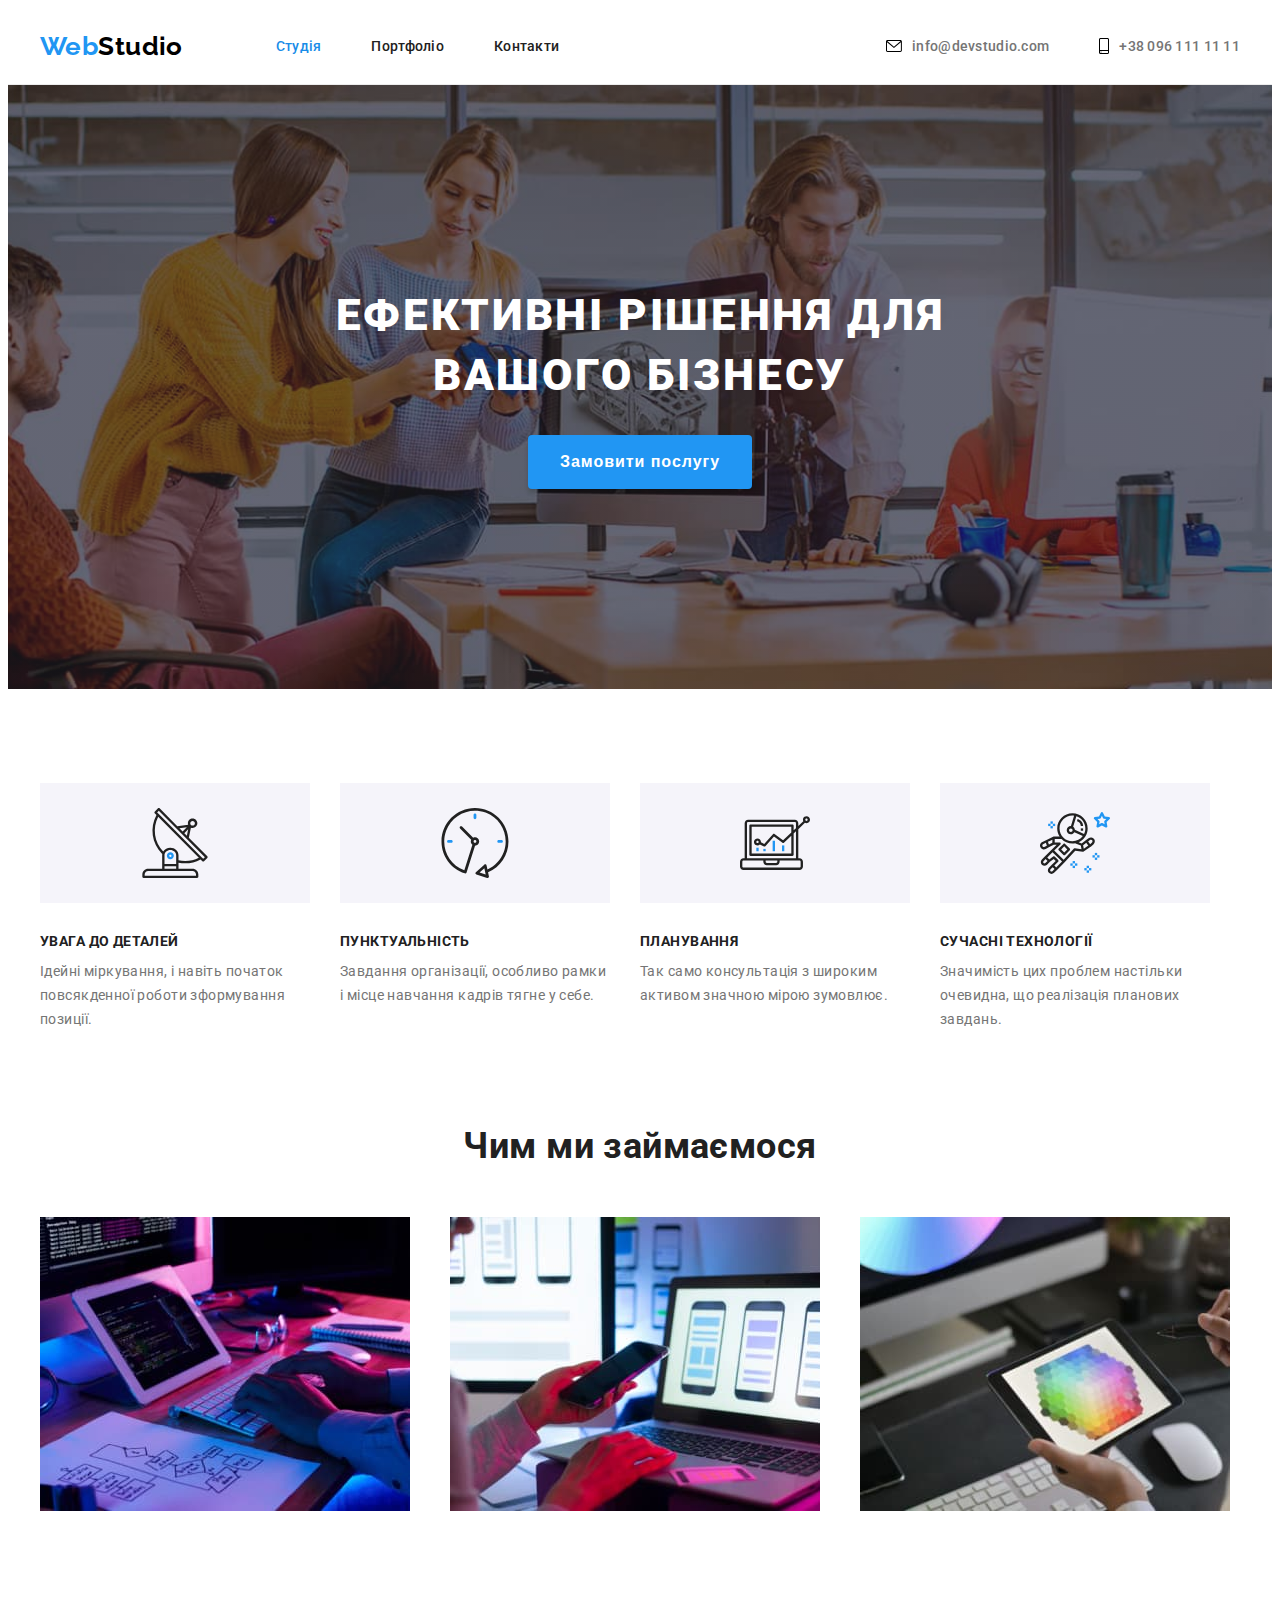
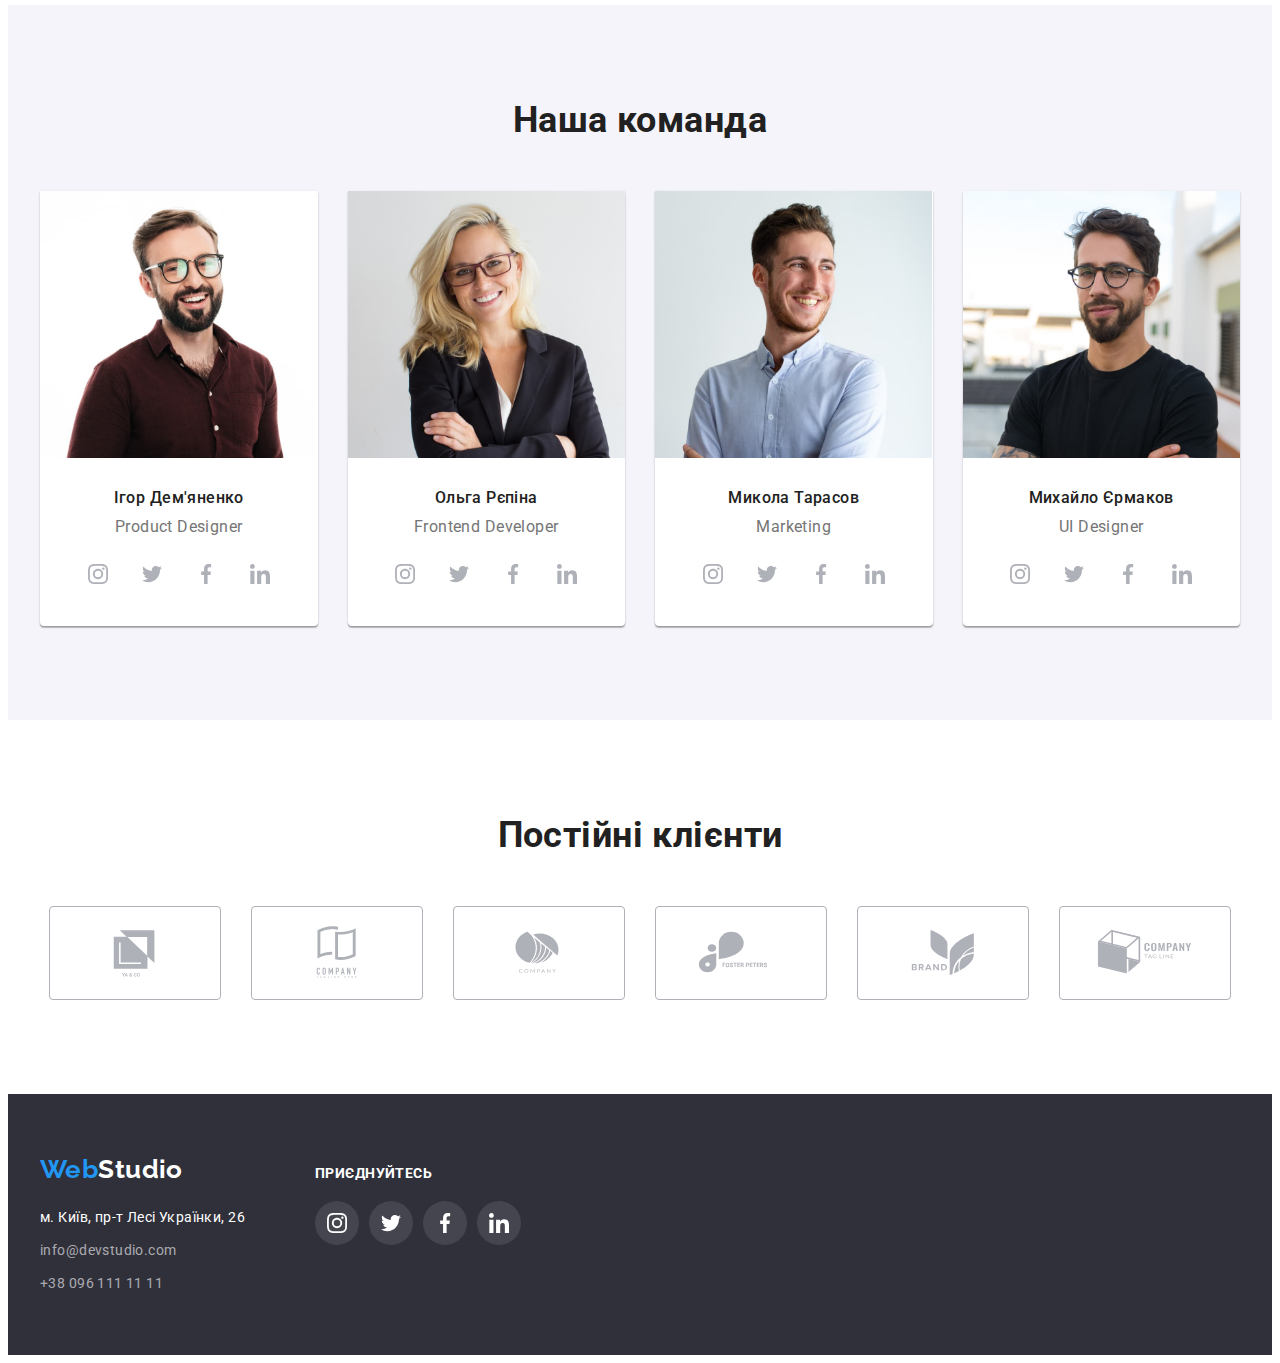
==== index.html @ 4ae8505f "Initial commit" ====
<!DOCTYPE html>
<html lang="uk">
  <head>
    <meta charset="UTF-8" />
    <meta http-equiv="X-UA-Compatible" content="IE=edge" />
    <meta name="viewport" content="width=device-width, initial-scale=1.0" />
    <title>Студія</title>
    <link rel="preconnect" href="https://fonts.googleapis.com" />
    <link rel="preconnect" href="https://fonts.gstatic.com" crossorigin />
    <link
      href="https://fonts.googleapis.com/css2?family=Raleway:wght@700&family=Roboto:wght@400;500;700;900&display=swap"
      rel="stylesheet"
    />
    <link
      rel="stylesheet"
      href="https://cdnjs.cloudflare.com/ajax/libs/modern-normalize/1.1.0/modern-normalize.min.css"
      integrity="sha512-wpPYUAdjBVSE4KJnH1VR1HeZfpl1ub8YT/NKx4PuQ5NmX2tKuGu6U/JRp5y+Y8XG2tV+wKQpNHVUX03MfMFn9Q=="
      crossorigin="anonymous"
      referrerpolicy="no-referrer"
    />
    <link rel="stylesheet" href="./styles/styles.css" />
  </head>
  <body>
    <header class="header">
      <div class="container header-container">
        <a class="header-logo" lang="en" href="./index.html">
          <span class="web-logo">Web</span>Studio
        </a>
        <nav class="header-nav">
          <ul class="site-nav">
            <li class="site-nav-list">
              <a class="site-nav-item current" href="./index.html">Студія</a>
            </li>
            <li class="site-nav-list">
              <a class="site-nav-item" href="./portfolio.html">Портфоліо</a>
            </li>
            <li class="site-nav-list">
              <a class="site-nav-item" href="">Контакти</a>
            </li>
          </ul>
        </nav>
        <ul class="header-contacts-list">
          <li class="header-contacts-item">
            <svg class="contacts-icon" width="16" height="12">
              <use href="./images/icons.svg#envelope"></use>
            </svg>
            <a class="header-email" href="mailto:info@devstudio.com"
              >info@devstudio.com</a
            >
          </li>
          <li class="header-contacts-item">
            <svg class="contacts-icon" width="10" height="16">
              <use href="./images/icons.svg#smartphone"></use>
            </svg>
            <a class="header-tel" href="tel:+380961111111">+38 096 111 11 11</a>
          </li>
        </ul>
      </div>
    </header>
    <main>
      <section class="hero section">
        <h1 class="hero-title">Ефективні рішення для вашого бізнесу</h1>
        <button class="hero-button" type="button">Замовити послугу</button>
      </section>
      <section class="section about-us-section">
        <div class="container">
          <h2 class="visually-hidden">Про нас</h2>
          <ul class="about-us-list">
            <li class="about-us-list-item icon-satellite">
              <h3 class="list-studio-title">увага до деталей</h3>
              <p class="title-text">
                Ідейні міркування, і навіть початок повсякденної роботи
                зформування позиції.
              </p>
            </li>
            <li class="about-us-list-item icon-clock">
              <h3 class="list-studio-title">пунктуальність</h3>
              <p class="title-text">
                Завдання організації, особливо рамки і місце навчання кадрів
                тягне у себе.
              </p>
            </li>
            <li class="about-us-list-item icon-diagram">
              <h3 class="list-studio-title">планування</h3>
              <p class="title-text">
                Так само консультація з широким активом значною мірою зумовлює.
              </p>
            </li>
            <li class="about-us-list-item icon-astronaut">
              <h3 class="list-studio-title">сучасні технології</h3>
              <p class="title-text">
                Значимість цих проблем настільки очевидна, що реалізація
                планових завдань.
              </p>
            </li>
          </ul>
        </div>
      </section>
      <section class="section cases-section">
        <div class="container">
          <h2 class="cases">Чим ми займаємося</h2>
          <ul class="cases-cards card-set">
            <li class="list-studio card-set-item">
              <img src="./images/img1.jpg" alt="programer-working" />
            </li>
            <li class="list-studio card-set-item">
              <img
                src="./images/img2.jpg"
                alt="creating-working-mobile-interface"
              />
            </li>
            <li class="list-studio card-set-item">
              <img src="./images/img3.jpg" alt="selection-graphic-tablet" />
            </li>
          </ul>
        </div>
      </section>

      <!-- Team section -->

      <section class="section team-section">
        <div class="container">
          <h2 class="team">Наша команда</h2>
          <ul class="team-list card-set">
            <li class="list-studio team-item card-set-item">
              <img
                class="team-card"
                src="./images/img_pd.jpg"
                alt="Product_Designer"
              />
              <div class="card-description">
                <h3 class="team-member">Ігор Дем'яненко</h3>
                <p class="profession" lang="en">Product Designer</p>
                <ul class="socials-list">
                  <li class="socials-item">
                    <a
                      class="socials-link"
                      href="https://instagram.com"
                      target="_blank"
                      rel="noopener noreferrer"
                      aria-label="Instagram icon"
                    >
                      <svg class="socials-icon" width="20" height="20">
                        <use href="./images/icons.svg#instagram-link"></use>
                      </svg>
                    </a>
                  </li>
                  <li class="socials-item">
                    <a
                      class="socials-link"
                      href="https://twitter.com"
                      aria-label="Twitter icon"
                      target="_blank"
                      rel="noopener noreferrer"
                    >
                      <svg class="socials-icon" width="20" height="20">
                        <use href="./images/icons.svg#twitter-link"></use>
                      </svg>
                    </a>
                  </li>
                  <li class="socials-item">
                    <a
                      class="socials-link"
                      href="https://facebook.com"
                      aria-label="Facebook icon"
                      target="_blank"
                      rel="noopener noreferrer"
                    >
                      <svg class="socials-icon" width="20" height="20">
                        <use href="./images/icons.svg#facebook-link"></use>
                      </svg>
                    </a>
                  </li>
                  <li class="socials-item">
                    <a
                      class="socials-link"
                      href="https://linkedin.com"
                      aria-label="LinkedIn icon"
                      target="_blank"
                      rel="noopener noreferrer"
                    >
                      <svg class="socials-icon" width="20" height="20">
                        <use href="./images/icons.svg#linkedin-link"></use>
                      </svg>
                    </a>
                  </li>
                </ul>
              </div>
            </li>
            <li class="list-studio team-item card-set-item">
              <img
                class="team-card"
                src="./images/img_fe.jpg"
                alt="Frontend Developer"
              />
              <div class="card-description">
                <h3 class="team-member">Ольга Рєпіна</h3>
                <p class="profession" lang="en">Frontend Developer</p>
                <ul class="socials-list">
                  <li class="socials-item">
                    <a
                      class="socials-link"
                      href="https://instagram.com"
                      target="_blank"
                      rel="noopener noreferrer"
                      aria-label="Instagram icon"
                    >
                      <svg class="socials-icon" width="20" height="20">
                        <use href="./images/icons.svg#instagram-link"></use>
                      </svg>
                    </a>
                  </li>
                  <li class="socials-item">
                    <a
                      class="socials-link"
                      href="https://twitter.com"
                      aria-label="Twitter icon"
                      target="_blank"
                      rel="noopener noreferrer"
                    >
                      <svg class="socials-icon" width="20" height="20">
                        <use href="./images/icons.svg#twitter-link"></use>
                      </svg>
                    </a>
                  </li>
                  <li class="socials-item">
                    <a
                      class="socials-link"
                      href="https://facebook.com"
                      aria-label="Facebook icon"
                      target="_blank"
                      rel="noopener noreferrer"
                    >
                      <svg class="socials-icon" width="20" height="20">
                        <use href="./images/icons.svg#facebook-link"></use>
                      </svg>
                    </a>
                  </li>
                  <li class="socials-item">
                    <a
                      class="socials-link"
                      href="https://linkedin.com"
                      aria-label="LinkedIn icon"
                      target="_blank"
                      rel="noopener noreferrer"
                    >
                      <svg class="socials-icon" width="20" height="20">
                        <use href="./images/icons.svg#linkedin-link"></use>
                      </svg>
                    </a>
                  </li>
                </ul>
              </div>
            </li>
            <li class="list-studio team-item card-set-item">
              <img class="team-card" src="./images/img_m.jpg" alt="Marketing" />
              <div class="card-description">
                <h3 class="team-member">Микола Тарасов</h3>
                <p class="profession" lang="en">Marketing</p>
                <ul class="socials-list">
                  <li class="socials-item">
                    <a
                      class="socials-link"
                      href="https://instagram.com"
                      target="_blank"
                      rel="noopener noreferrer"
                      aria-label="Instagram icon"
                    >
                      <svg class="socials-icon" width="20" height="20">
                        <use href="./images/icons.svg#instagram-link"></use>
                      </svg>
                    </a>
                  </li>
                  <li class="socials-item">
                    <a
                      class="socials-link"
                      href="https://twitter.com"
                      aria-label="Twitter icon"
                      target="_blank"
                      rel="noopener noreferrer"
                    >
                      <svg class="socials-icon" width="20" height="20">
                        <use href="./images/icons.svg#twitter-link"></use>
                      </svg>
                    </a>
                  </li>
                  <li class="socials-item">
                    <a
                      class="socials-link"
                      href="https://facebook.com"
                      aria-label="Facebook icon"
                      target="_blank"
                      rel="noopener noreferrer"
                    >
                      <svg class="socials-icon" width="20" height="20">
                        <use href="./images/icons.svg#facebook-link"></use>
                      </svg>
                    </a>
                  </li>
                  <li class="socials-item">
                    <a
                      class="socials-link"
                      href="https://linkedin.com"
                      aria-label="LinkedIn icon"
                      target="_blank"
                      rel="noopener noreferrer"
                    >
                      <svg class="socials-icon" width="20" height="20">
                        <use href="./images/icons.svg#linkedin-link"></use>
                      </svg>
                    </a>
                  </li>
                </ul>
              </div>
            </li>
            <li class="list-studio team-item card-set-item">
              <img
                class="team-card"
                src="./images/img_uid.jpg"
                alt="UI Designer"
              />
              <div class="card-description">
                <h3 class="list-studio team-member">Михайло Єрмаков</h3>
                <p class="profession" lang="en">UI Designer</p>
                <ul class="socials-list">
                  <li class="socials-item">
                    <a
                      class="socials-link"
                      href="https://instagram.com"
                      target="_blank"
                      rel="noopener noreferrer"
                      aria-label="Instagram icon"
                    >
                      <svg class="socials-icon" width="20" height="20">
                        <use href="./images/icons.svg#instagram-link"></use>
                      </svg>
                    </a>
                  </li>
                  <li class="socials-item">
                    <a
                      class="socials-link"
                      href="https://twitter.com"
                      aria-label="Twitter icon"
                      target="_blank"
                      rel="noopener noreferrer"
                    >
                      <svg class="socials-icon" width="20" height="20">
                        <use href="./images/icons.svg#twitter-link"></use>
                      </svg>
                    </a>
                  </li>
                  <li class="socials-item">
                    <a
                      class="socials-link"
                      href="https://facebook.com"
                      aria-label="Facebook icon"
                      target="_blank"
                      rel="noopener noreferrer"
                    >
                      <svg class="socials-icon" width="20" height="20">
                        <use href="./images/icons.svg#facebook-link"></use>
                      </svg>
                    </a>
                  </li>
                  <li class="socials-item">
                    <a
                      class="socials-link"
                      href="https://linkedin.com"
                      aria-label="LinkedIn icon"
                      target="_blank"
                      rel="noopener noreferrer"
                    >
                      <svg class="socials-icon" width="20" height="20">
                        <use href="./images/icons.svg#linkedin-link"></use>
                      </svg>
                    </a>
                  </li>
                </ul>
              </div>
            </li>
          </ul>
        </div>
      </section>
      <section class="section">
        <div class="container clients-container">
          <h2 class="client-title">Постійні клієнти</h2>
          <ul class="clients-list">
            <li class="clients-list-item">
              <a
                class="clients-link"
                href=""
                target="_blank"
                rel="noopener noreferrer"
                aria-label=""
              >
                <svg class="clients-icon" width="106" height="60">
                  <use href="./images/icons.svg#logo1"></use>
                </svg>
              </a>
            </li>
            <li class="clients-list-item">
              <a
                class="clients-link"
                href=""
                target="_blank"
                rel="noopener noreferrer"
                aria-label=""
              >
                <svg class="clients-icon" width="106" height="60">
                  <use href="./images/icons.svg#logo2"></use>
                </svg>
              </a>
            </li>
            <li class="clients-list-item">
              <a
                class="clients-link"
                href=""
                target="_blank"
                rel="noopener noreferrer"
                aria-label=""
              >
                <svg class="clients-icon" width="106" height="60">
                  <use href="./images/icons.svg#logo3"></use>
                </svg>
              </a>
            </li>
            <li class="clients-list-item">
              <a
                class="clients-link"
                href=""
                target="_blank"
                rel="noopener noreferrer"
                aria-label=""
              >
                <svg class="clients-icon" width="106" height="60">
                  <use href="./images/icons.svg#logo4"></use>
                </svg>
              </a>
            </li>
            <li class="clients-list-item">
              <a
                class="clients-link"
                href=""
                target="_blank"
                rel="noopener noreferrer"
                aria-label=""
              >
                <svg class="clients-icon" width="106" height="60">
                  <use href="./images/icons.svg#logo5"></use>
                </svg>
              </a>
            </li>
            <li class="clients-list-item">
              <a
                class="clients-link"
                href=""
                target="_blank"
                rel="noopener noreferrer"
                aria-label=""
              >
                <svg class="clients-icon" width="106" height="60">
                  <use href="./images/icons.svg#logo6"></use>
                </svg>
              </a>
            </li>
          </ul>
        </div>
      </section>
    </main>

    <!-- Footer -->

    <footer class="footer">
      <div class="container footer-container">
        <div class="footer-contacts">
          <a class="footer-logo" lang="en" href="./index.html">
            <span class="web-logo">Web</span>Studio</a
          >
          <address>
            <ul class="footer-list">
              <li class="list-studio footer-list-item">
                <a
                  class="footer-adress"
                  href="https://goo.gl/maps/SowUrspjPFDkWuth7"
                  target="_blank"
                  rel="noopener noreferrer nofollow"
                >
                  м. Київ, пр-т Лесі Українки, 26
                </a>
              </li>
              <li class="list-studio footer-list-item">
                <a class="footer-mail" href="mailto:info@devstudio.com"
                  >info@devstudio.com</a
                >
              </li>
              <li class="list-studio footer-list-item">
                <a class="footer-tel" href="tel:+380961111111"
                  >+38 096 111 11 11</a
                >
              </li>
            </ul>
          </address>
        </div>
        <div class="footer-connection-container">
          <p class="footer-connection-title"><strong>приєднуйтесь</strong></p>
          <ul class="socials-list">
            <li class="socials-item">
              <a
                class="socials-link"
                href="https://instagram.com"
                target="_blank"
                rel="noopener noreferrer"
                aria-label="Instagram icon"
              >
                <svg class="socials-icon" width="20" height="20">
                  <use href="./images/icons.svg#instagram-link"></use>
                </svg>
              </a>
            </li>
            <li class="socials-item">
              <a
                class="socials-link"
                href="https://twitter.com"
                aria-label="Twitter icon"
                target="_blank"
                rel="noopener noreferrer"
              >
                <svg class="socials-icon" width="20" height="20">
                  <use href="./images/icons.svg#twitter-link"></use>
                </svg>
              </a>
            </li>
            <li class="socials-item">
              <a
                class="socials-link"
                href="https://facebook.com"
                aria-label="Facebook icon"
                target="_blank"
                rel="noopener noreferrer"
              >
                <svg class="socials-icon" width="20" height="20">
                  <use href="./images/icons.svg#facebook-link"></use>
                </svg>
              </a>
            </li>
            <li class="socials-item">
              <a
                class="socials-link"
                href="https://linkedin.com"
                aria-label="LinkedIn icon"
                target="_blank"
                rel="noopener noreferrer"
              >
                <svg class="socials-icon" width="20" height="20">
                  <use href="./images/icons.svg#linkedin-link"></use>
                </svg>
              </a>
            </li>
          </ul>
        </div>
      </div>
    </footer>
  </body>
</html>
---- styles/styles.css ----
:root {
  --body-color: #212121;
  --main-title-color: #ffffff;
  --bg-color: #c4c4c4;
  --footer-bg-color: #2f303a;
  --hero-btn-color: #ffffff;
  --secondary-title-color: #ffffff;
  --secondary-btn-color: #212121;
  --secondary-btn-back-color: #f5f4fa;
  --link-decoration-color: #2196f3;
  --web-logo-color: #2196f3;
  --description-text: #757575;
  --link-active: #188ce8;
  --header-bottom-color: #ececec;
  --btn-box-shadow: 0px 4px 4px rgba(0, 0, 0, 0.15);
  --portfolio-border-color: #eeeeee;
  --footer-icon-color: #ffffff;
  --indent: 30px;
  --items: 3;
}

body {
  font-family: Roboto, sans-serif;
  font-size: 14px;
  letter-spacing: 0.03em;
  color: var(--body-color);
}

/*----------------------reset----------------------*/
.list-studio,
.list-portfolio,
.site-nav,
.site-nav-list,
.footer-list,
.header-contacts-list,
.portfolio-menu,
.portfolio-menu-item,
.about-us-list,
.cases-cards,
.team-list,
.clients-list,
.socials-list {
  list-style: none;
  margin: 0;
  padding: 0;
}

h1,
h2,
h3,
h4,
h5,
h6,
p {
  margin: 0;
}

img {
  display: block;
  max-width: 100%;
  height: auto;
}

.container {
  width: 1200px;
  padding: 0 15px;
  margin-left: auto;
  margin-right: auto;
}

.section {
  padding: 94px 0;
}

.visually-hidden {
  position: absolute;
  width: 1px;
  height: 1px;
  margin: -1px;
  border: 0;
  padding: 0;
  white-space: nowrap;
  clip-path: inset(100%);
  clip: rect(0 0 0 0);
  overflow: hidden;
}

/*----------------------HEADER----------------------*/
.header {
  border-bottom: 1px solid;
  border-color: var(--header-bottom-color);
}

.header-container {
  display: flex;
  justify-content: space-between;
  align-items: center;
}
.header-logo {
  margin-right: 93px;
  font-family: Raleway, sans-serif;
  font-weight: 700;
  font-size: 26px;
  line-height: calc(31 / 26);
  color: #000000;
  text-decoration: none;
}

.web-logo {
  color: var(--web-logo-color);
}
.header-nav {
  display: flex;
  align-items: center;
  justify-content: space-between;
}
.site-nav {
  display: flex;
}
.site-nav-list:not(:last-child) {
  margin-right: 50px;
}
.site-nav-item {
  display: block;
  padding-top: 30px;
  padding-bottom: 30px;
  color: var(--secondary-btn-color);
  font-weight: 500;
  line-height: calc(16 / 14);
  letter-spacing: 0.02em;
  text-decoration: none;
}
.current {
  color: var(--link-active);
}
.site-nav-item:hover,
.site-nav-item:focus,
.site-nav-item:active {
  color: var(--link-active);
}
.header-contacts-list {
  display: flex;
  margin-left: auto;
  padding: 0;
}

.header-contacts-item {
  display: flex;
  align-items: center;
}

.header-contacts-item:not(:last-child) {
  margin-right: 50px;
}
.header-email,
.header-tel {
  color: var(--description-text);
  text-decoration: none;
  font-size: 14px;
  font-weight: 500;
  line-height: calc(16 / 14);
  letter-spacing: 0.02em;
}

.contacts-icon {
  margin-right: 10px;
}
.header-contacts-item:hover,
.header-contacts-item:focus {
  fill: var(--link-decoration-color);
}

.header-email:hover,
.header-tel:hover,
.header-email:focus,
.header-tel:focus {
  color: var(--link-active);
}

/*----------------------Main-----------------*/
/* Hero */
.hero {
  max-width: 1600px;
  margin: 0 auto;
  padding: 200px 0;
  background-image: linear-gradient(
      to right,
      rgba(47, 48, 58, 0.4),
      rgba(47, 48, 58, 0.4)
    ),
    url(../images/hero-bg-img.jpg);
  background-repeat: no-repeat;
  background-position: center;
  background-size: cover;
  background-color: var(--bg-color);
}
.hero-title {
  width: 700px;
  margin: 0 auto;
  margin-bottom: 30px;
  color: var(--main-title-color);
  font-weight: 900;
  font-size: 44px;
  line-height: calc(60 / 44);
  text-align: center;
  letter-spacing: 0.06em;
  text-transform: uppercase;
}
.hero-button {
  display: block;
  font-size: 16px;
  line-height: calc(30 / 16);
  letter-spacing: 0.06em;
  font-weight: 700;
  min-width: 215px;
  padding: 10px 30px;
  margin: 0 auto;
  color: var(--hero-btn-color);
  background-color: var(--link-decoration-color);
  box-shadow: var(--btn-box-shadow);
  border-radius: 4px;
  border-color: transparent;
  cursor: pointer;
}

/* About us */

.about-us-list {
  display: flex;
}

.about-us-list-item::before {
  content: "";
  display: block;
  margin-bottom: 30px;
  height: 120px;
  background-repeat: no-repeat;
  background-position: center;
  background-color: #f5f4fa;
}

.icon-satellite::before {
  background-image: url(../images/satellite.svg);
}

.icon-clock::before {
  background-image: url(../images/clock.svg);
}

.icon-diagram::before {
  background-image: url(../images/diagram.svg);
}

.icon-astronaut::before {
  background-image: url(../images/astronaut.svg);
}

.about-us-list-item:not(:last-child) {
  margin-right: 30px;
}

.list-studio-title {
  margin-bottom: 10px;
  font-style: normal;
  font-size: 14px;
  line-height: calc(16 / 14);
  text-transform: uppercase;
}

.title-text {
  width: 270px;
  line-height: calc(24 / 14);
  color: var(--description-text);
}

.cases-section {
  display: flex;
  padding-top: 0;
}

.cases,
.team {
  margin-bottom: 50px;
  font-size: 36px;
  line-height: calc(42 / 36);
  text-align: center;
}

/* Team */

.team-section {
  display: flex;
  background-color: var(--secondary-btn-back-color);
}

.card-description {
  padding-top: 30px;
  padding-bottom: 30px;
}

.team-item {
  background-color: var(--main-title-color);
  --items: 4;
  border-radius: 0px 0px 4px 4px;
  box-shadow: 0px 1px 3px rgba(0, 0, 0, 0.12), 0px 1px 1px rgba(0, 0, 0, 0.14),
    0px 2px 1px rgba(0, 0, 0, 0.2);
}

.team-member {
  margin-bottom: 10px;
  font-weight: 500;
  font-size: 16px;
  line-height: calc(19 / 16);
  text-align: center;
}

.profession {
  margin-bottom: 16px;
  font-size: 16px;
  line-height: calc(19 / 16);
  text-align: center;
  color: var(--description-text);
}

/* Clients */

.client-title {
  margin-bottom: 50px;
  font-size: 36px;
  line-height: calc(42 / 36);
  text-align: center;
}
.clients-list {
  display: flex;
  justify-content: center;
  align-items: center;
  gap: 30px;
}

.clients-link {
  display: flex;
  align-items: center;
  justify-content: center;
  width: 170px;
  height: 92px;
  border: 1px solid #afb1b8;
  border-radius: 4px;
  fill: #afb1b8;
  background-color: var(--secondary-title-color);
}

.clients-link:hover,
.clients-link:focus {
  border: 1px solid;
  border-color: var(--link-active);
  fill: var(--link-decoration-color);
}

/* Socials links */

.socials-list {
  display: flex;
  justify-content: center;
  align-items: center;
  gap: 10px;
}

.socials-item {
  width: 44px;
  height: 44px;
}

.socials-link {
  display: flex;
  justify-content: center;
  align-items: center;
  width: 100%;
  height: 100%;
  border-radius: 50%;
  fill: #afb1b8;
}

.socials-link:hover,
.socials-link:focus {
  fill: var(--secondary-title-color);
  background-color: var(--link-decoration-color);
}

/* Buttons */

.hero-button:hover,
.hero-button:focus,
.hero-button:active {
  color: var(--hero-btn-color);
  background-color: var(--link-active);
  box-shadow: var(--btn-box-shadow);
  border-radius: 4px;
  border-color: transparent;
}

.button-portfolio {
  padding: 6px 22px;
  font-family: Roboto;
  font-weight: 500;
  font-size: 16px;
  line-height: calc(26 / 16);
  letter-spacing: 0.03em;
  color: var(--secondary-btn-color);
  background-color: var(--secondary-btn-back-color);
  border-radius: 4px;
  border-color: transparent;
}

.button-portfolio:hover,
.button-portfolio:focus {
  color: var(--hero-btn-color);
  background-color: var(--link-decoration-color);
  box-shadow: 0px 4px 4px rgba(0, 0, 0, 0.25);
  cursor: pointer;
}

/* Portfolio */
/* Portfolio menu */

.portfolio-filter {
  display: flex;
  justify-content: center;
  margin-bottom: 50px;
}
.portfolio-menu {
  display: flex;
}
.portfolio-menu-item:not(:last-child) {
  margin-right: 10px;
}

.list-portfolio-item {
  background: var(--secondary-title-color);
}

.list-portfolio-link {
  display: block;
}

.list-portfolio-link:hover {
  text-decoration: none;
  box-shadow: 0px 4px 4px rgba(0, 0, 0, 0.25);
}

/* Gallery */

.portfolio-card-description {
  padding: 20px 24px;
  border-right: 1px solid var(--portfolio-border-color);
  border-bottom: 1px solid var(--portfolio-border-color);
  border-left: 1px solid var(--portfolio-border-color);
}

.card-set {
  display: flex;
  flex-wrap: wrap;
  gap: var(--indent);
}
.card-set-item {
  flex-basis: calc(
    (100% - var(--indent) * (var(--items) - 1)) / (var(--items))
  );
}

.project-title {
  font-size: 18px;
  line-height: calc(36 / 18);
  letter-spacing: 0.06em;
}
.project-description {
  font-size: 16px;
  line-height: calc(30 / 16);
  letter-spacing: 0.03em;
  color: var(--description-text);
}

/*----------------------Footer-----------------*/
/*  */
.footer {
  padding: 60px 0px;
  background-color: var(--footer-bg-color);
}

.footer-container {
  display: flex;
  align-items: baseline;
}
.footer-contacts {
  margin-right: 70px;
}

.footer-logo {
  display: block;
  margin-bottom: 20px;
  font-family: Raleway, sans-serif;
  font-style: normal;
  font-weight: 700;
  font-size: 26px;
  line-height: calc(31 / 26);
  color: var(--main-title-color);
  text-decoration: none;
}

.footer-list-item:not(:last-child) {
  margin-bottom: 9px;
}

.footer-adress {
  font-style: normal;
  font-weight: 400;
  line-height: calc(24 / 14);
  color: var(--main-title-color);
}
.footer-adress {
  text-decoration: none;
}

.footer-mail,
.footer-tel {
  font-style: normal;
  font-weight: 400;
  line-height: calc(24 / 14);
  letter-spacing: 0.03em;
  color: rgba(255, 255, 255, 0.6);
  text-decoration: none;
}

.footer-adress:hover,
.footer-adress:focus,
.footer-mail:hover,
.footer-mail:focus,
.footer-tel:hover,
.footer-tel:focus {
  color: var(--web-logo-color);
}

.footer-connection-container {
  margin-right: auto;
}
.footer-connection-title {
  margin-bottom: 20px;
  font-size: 14px;
  line-height: calc(16 / 14);
  letter-spacing: 0.03em;
  text-transform: uppercase;
  color: var(--secondary-title-color);
}

.footer-connection-container .socials-item {
  display: flex;
  justify-content: center;
  align-items: center;
  width: 44px;
  height: 44px;
  border-radius: 50%;
  fill: var(--footer-icon-color);
  background-color: rgba(255, 255, 255, 0.1);
}

.footer-connection-container .socials-icon {
  fill: var(--footer-icon-color);
}
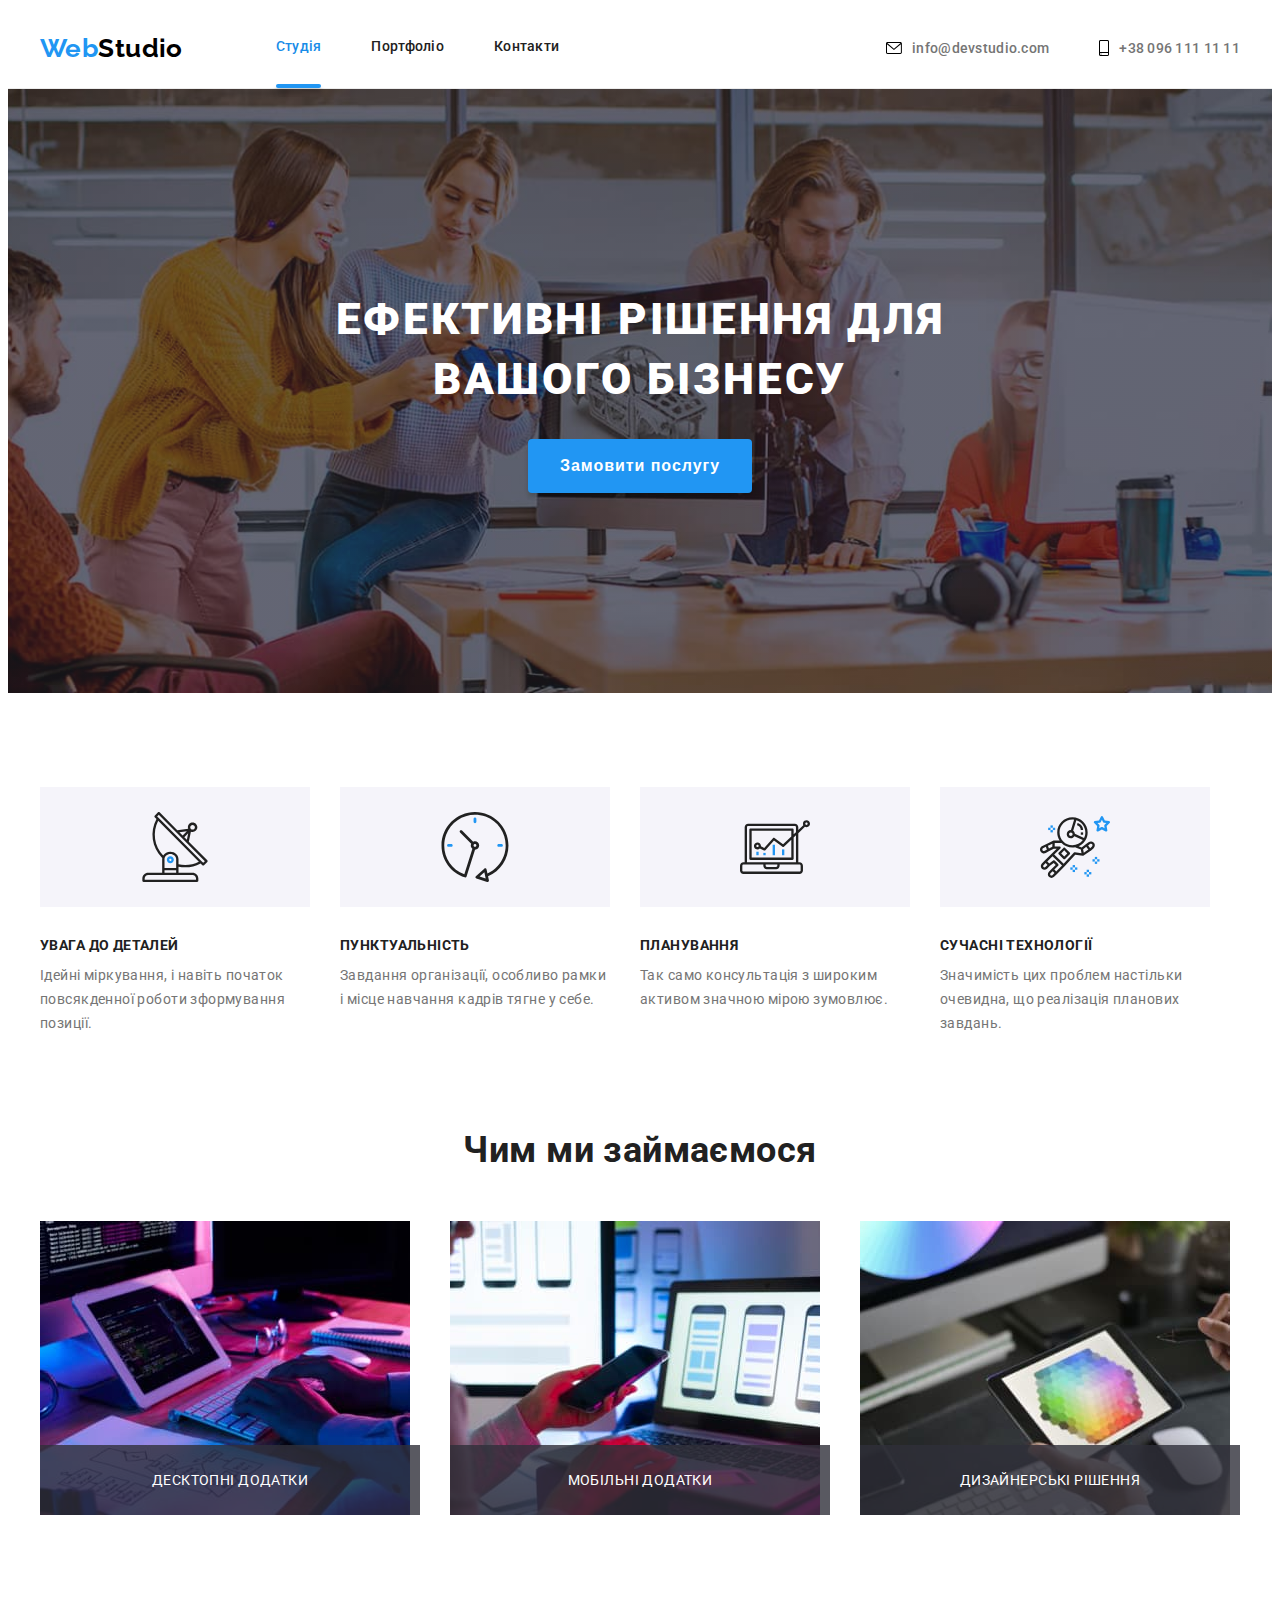
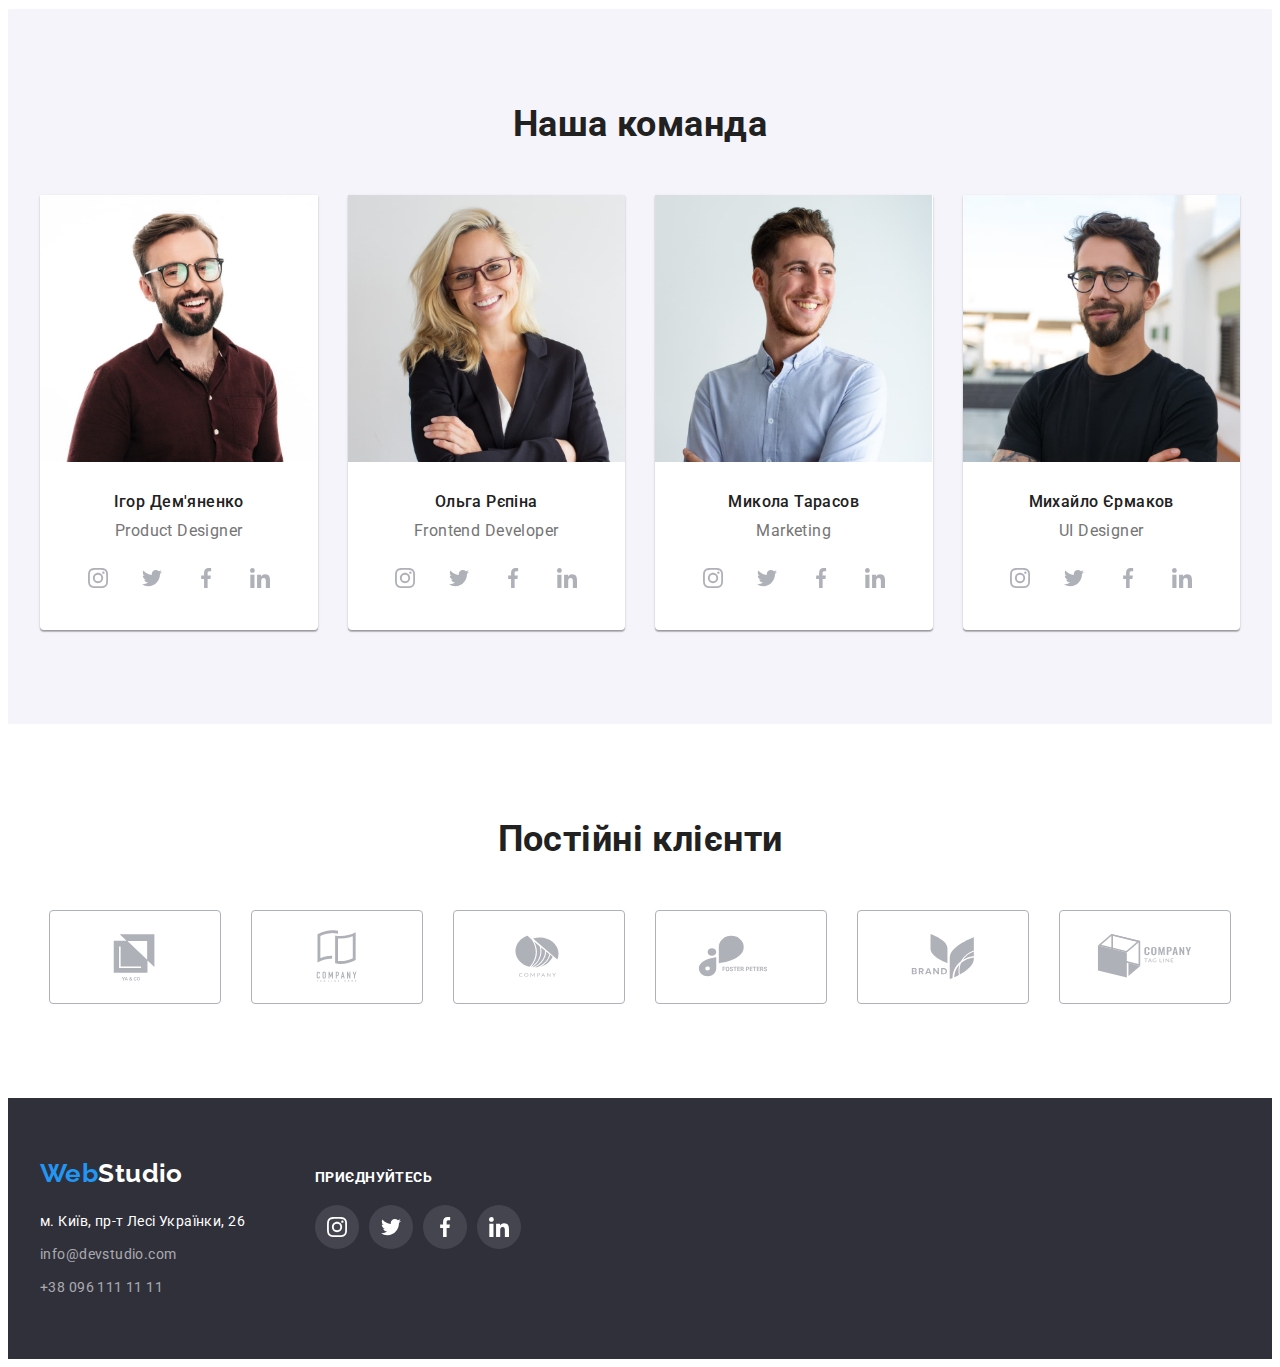
==== commit 0b2953cd: "hw5amd" ====
--- a/index.html
+++ b/index.html
@@ -21,6 +21,7 @@
     <link rel="stylesheet" href="./styles/styles.css" />
   </head>
   <body>
+    <!-- Header section -->
     <header class="header">
       <div class="container header-container">
         <a class="header-logo" lang="en" href="./index.html">
@@ -28,8 +29,8 @@
         </a>
         <nav class="header-nav">
           <ul class="site-nav">
-            <li class="site-nav-list">
-              <a class="site-nav-item current" href="./index.html">Студія</a>
+            <li class="site-nav-list current">
+              <a class="site-nav-item current-item" href="./index.html">Студія</a>
             </li>
             <li class="site-nav-list">
               <a class="site-nav-item" href="./portfolio.html">Портфоліо</a>
@@ -57,11 +58,16 @@
         </ul>
       </div>
     </header>
+    <!-- Main section -->
     <main>
+      <!-- Hero section -->
       <section class="hero section">
         <h1 class="hero-title">Ефективні рішення для вашого бізнесу</h1>
-        <button class="hero-button" type="button">Замовити послугу</button>
+        <button class="hero-button" type="button" data-modal-open>
+          Замовити послугу
+        </button>
       </section>
+      <!-- About us section -->
       <section class="section about-us-section">
         <div class="container">
           <h2 class="visually-hidden">Про нас</h2>
@@ -96,21 +102,39 @@
           </ul>
         </div>
       </section>
+      <!-- Cases section -->
       <section class="section cases-section">
         <div class="container">
           <h2 class="cases">Чим ми займаємося</h2>
           <ul class="cases-cards card-set">
             <li class="list-studio card-set-item">
-              <img src="./images/img1.jpg" alt="programer-working" />
+              <div>
+                <img src="./images/img1.jpg" alt="programer-working" />
+                <div class="list-studio-thumb">
+                  <p class="list-studio-thumb-description">Десктопні додатки</p>
+                </div>
+              </div>
             </li>
             <li class="list-studio card-set-item">
-              <img
-                src="./images/img2.jpg"
-                alt="creating-working-mobile-interface"
-              />
+              <div>
+                <img
+                  src="./images/img2.jpg"
+                  alt="creating-working-mobile-interface"
+                />
+                <div class="list-studio-thumb">
+                  <p class="list-studio-thumb-description">Мобільні додатки</p>
+                </div>
+              </div>
             </li>
             <li class="list-studio card-set-item">
-              <img src="./images/img3.jpg" alt="selection-graphic-tablet" />
+              <div>
+                <img src="./images/img3.jpg" alt="selection-graphic-tablet" />
+                <div class="list-studio-thumb">
+                  <p class="list-studio-thumb-description">
+                    Дизайнерські рішення
+                  </p>
+                </div>
+              </div>
             </li>
           </ul>
         </div>
@@ -381,6 +405,7 @@
           </ul>
         </div>
       </section>
+      <!-- Client's section -->
       <section class="section">
         <div class="container clients-container">
           <h2 class="client-title">Постійні клієнти</h2>
@@ -560,5 +585,19 @@
         </div>
       </div>
     </footer>
+
+    <!-- Modal window -->
+    <div class="backdrop is-hidden" data-modal>
+      <div class="modal" data-modal-window>
+        <button class="modal-btn" data-modal-close>
+          <svg class="modal-icon" width="11" height="11">
+            <use href="./images/icons.svg#close-icon"></use>
+          </svg>
+        </button>
+      </div>
+    </div>
+
+    <!-- JS -->
+    <script src="./js/modal.js"></script>
   </body>
 </html>
--- a/styles/styles.css
+++ b/styles/styles.css
@@ -117,10 +117,12 @@
 .site-nav {
   display: flex;
 }
+
 .site-nav-list:not(:last-child) {
   margin-right: 50px;
 }
 .site-nav-item {
+  /* position: relative; */
   display: block;
   padding-top: 30px;
   padding-bottom: 30px;
@@ -129,10 +131,28 @@
   line-height: calc(16 / 14);
   letter-spacing: 0.02em;
   text-decoration: none;
-}
-.current {
+  transition: color 250msms cubic-bezier(0.4, 0, 0.2, 1);
+}
+
+.current-item {
   color: var(--link-active);
 }
+
+.current::after {
+  content: "";
+
+  display: block;
+  width: 100%;
+  height: 4px;
+
+  border-radius: 2px;
+  box-shadow: 0px 4px 4px rgba(0, 0, 0, 0.25);
+
+  background-color: var(--link-decoration-color);
+  transition: transform 250ms cubic-bezier(0.4, 0, 0.2, 1),
+    opacity 250ms cubic-bezier(0.4, 0, 0.2, 1);
+}
+
 .site-nav-item:hover,
 .site-nav-item:focus,
 .site-nav-item:active {
@@ -154,12 +174,14 @@
 }
 .header-email,
 .header-tel {
-  color: var(--description-text);
+  position: relative;
   text-decoration: none;
   font-size: 14px;
   font-weight: 500;
   line-height: calc(16 / 14);
   letter-spacing: 0.02em;
+  color: var(--description-text);
+  transition: color 250ms cubic-bezier(0.4, 0, 0.2, 1);
 }
 
 .contacts-icon {
@@ -208,19 +230,28 @@
 }
 .hero-button {
   display: block;
+  margin: 0 auto;
+  padding: 10px 30px;
+
   font-size: 16px;
   line-height: calc(30 / 16);
   letter-spacing: 0.06em;
   font-weight: 700;
   min-width: 215px;
-  padding: 10px 30px;
-  margin: 0 auto;
+
   color: var(--hero-btn-color);
   background-color: var(--link-decoration-color);
   box-shadow: var(--btn-box-shadow);
   border-radius: 4px;
   border-color: transparent;
   cursor: pointer;
+
+  transition-property: color, background-color;
+  transition-duration: 300ms;
+  transition-timing-function: cubic-bezier(0.4, 0, 0.2, 1);
+
+  transition: color 250ms cubic-bezier(0.4, 0, 0.2, 1),
+    background-color 250ms cubic-bezier(0.4, 0, 0.2, 1);
 }
 
 /* About us */
@@ -258,6 +289,30 @@
 .about-us-list-item:not(:last-child) {
   margin-right: 30px;
 }
+.list-studio {
+  position: relative;
+}
+.list-studio-thumb {
+  position: absolute;
+  bottom: 0;
+  left: 0;
+  width: 100%;
+  height: 70px;
+  display: flex;
+  justify-content: center;
+  align-items: center;
+
+  background-color: rgba(47, 48, 58, 0.8);
+}
+
+.list-studio-thumb-description {
+  font-size: 14px;
+  line-height: 16px;
+  text-align: center;
+  letter-spacing: 0.03em;
+  text-transform: uppercase;
+  color: var(--secondary-title-color);
+}
 
 .list-studio-title {
   margin-bottom: 10px;
@@ -378,6 +433,7 @@
   height: 100%;
   border-radius: 50%;
   fill: #afb1b8;
+  transition: fill 250ms cubic-bezier(0.4, 0, 0.2, 1);
 }
 
 .socials-link:hover,
@@ -440,6 +496,7 @@
 
 .list-portfolio-link {
   display: block;
+  text-decoration: none;
 }
 
 .list-portfolio-link:hover {
@@ -448,6 +505,40 @@
 }
 
 /* Gallery */
+
+.overlay-thumb {
+  position: relative;
+  overflow: hidden;
+}
+
+.overlay {
+  position: absolute;
+  top: 0;
+  left: 0;
+  transform: translateY(100%);
+
+  width: 100%;
+  height: 100%;
+  padding: 63px 24px;
+  display: flex;
+  align-items: center;
+  color: #ffffff;
+  background-color: rgba(33, 150, 243, 0.9);
+  backdrop-filter: blur(2px);
+  transition: transform 250ms cubic-bezier(0.4, 0, 0.2, 1);
+}
+
+.overlay-text {
+  width: 322px;
+  height: 168px;
+  text-align: left;
+  font-size: 18px;
+  line-height: calc(28 / 18);
+  letter-spacing: 0.03em;
+}
+.list-portfolio-item:hover .overlay {
+  transform: translateY(0);
+}
 
 .portfolio-card-description {
   padding: 20px 24px;
@@ -471,6 +562,7 @@
   font-size: 18px;
   line-height: calc(36 / 18);
   letter-spacing: 0.06em;
+  color: var(--body-color);
 }
 .project-description {
   font-size: 16px;
@@ -480,7 +572,7 @@
 }
 
 /*----------------------Footer-----------------*/
-/*  */
+
 .footer {
   padding: 60px 0px;
   background-color: var(--footer-bg-color);
@@ -560,8 +652,65 @@
   border-radius: 50%;
   fill: var(--footer-icon-color);
   background-color: rgba(255, 255, 255, 0.1);
+  transition: fill;
 }
 
 .footer-connection-container .socials-icon {
   fill: var(--footer-icon-color);
 }
+
+/* Modal window */
+.backdrop {
+  position: fixed;
+  top: 0;
+  left: 0;
+  z-index: 100;
+
+  display: flex;
+  align-items: center;
+  justify-content: center;
+  width: 100%;
+  height: 100%;
+
+  background-color: rgb(0, 0, 0, 0.2);
+  backdrop-filter: blur(1px);
+
+  transition: opacity 150ms linear, visibility 150ms linear;
+}
+
+.backdrop.is-hidden {
+  opacity: 0;
+  visibility: hidden;
+  pointer-events: none;
+}
+
+.modal {
+  position: relative;
+  width: 530px;
+  height: 580px;
+
+  background-color: #fff;
+  box-shadow: (0px 4px 4px rgba(0, 0, 0, 0.25));
+
+  animation-duration: 0.6s;
+  animation-fill-mode: both;
+  animation-timing-function: cubic-bezier(0.4, 0, 0.2, 1);
+}
+
+.modal-btn {
+  position: absolute;
+  top: 19px;
+  right: 8px;
+
+  display: inline-flex;
+  align-items: center;
+  justify-content: center;
+  padding: 6px;
+
+  width: 30px;
+  height: 30px;
+  background-color: transparent;
+  border-radius: 50%;
+  border: 1px solid rgba(0, 0, 0, 0.1);
+  cursor: pointer;
+}
